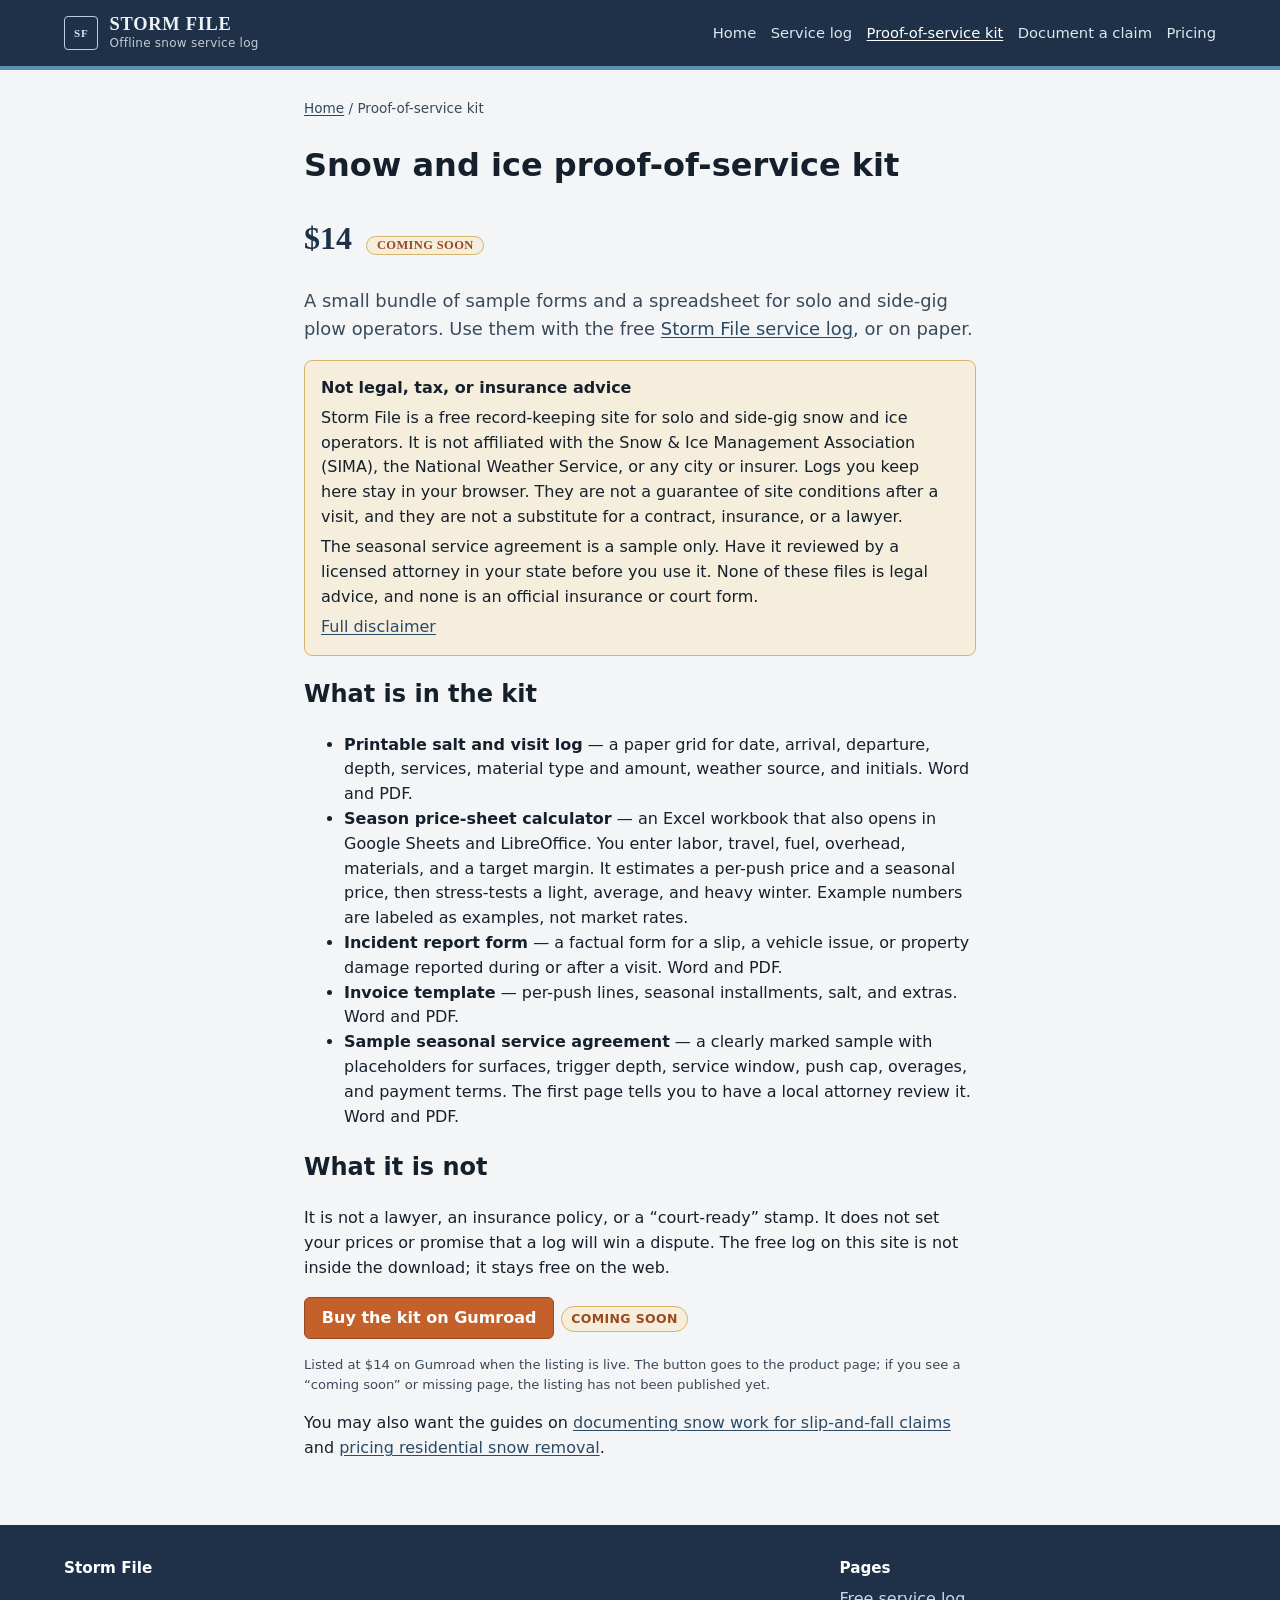
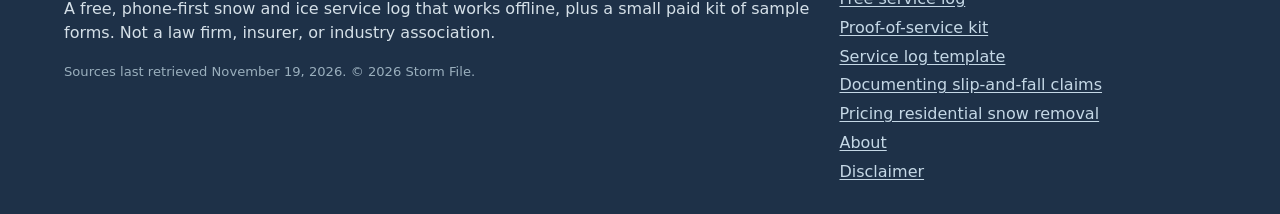
==== kit/index.html @ 1f2a1096 "Add log, kit, about, and disclaimer pages" ====
<!doctype html>
<html lang="en">
<head>
  <meta charset="utf-8">
  <meta name="viewport" content="width=device-width, initial-scale=1">
  <title>Snow and ice proof-of-service kit ($14) | Storm File</title>
  <meta name="description" content="A $14 kit with a printable visit log, price-sheet calculator, incident report, invoice, and a sample seasonal agreement for attorney review.">
  <link rel="canonical" href="https://spartan3055.github.io/snow-service-log/kit/">
  <link rel="stylesheet" href="../style.css">
  <link rel="icon" href="../favicon.svg" type="image/svg+xml">
  <link rel="manifest" href="../manifest.webmanifest">
  <meta name="theme-color" content="#1e3148">
  <meta property="og:title" content="Snow and ice proof-of-service kit ($14) | Storm File">
  <meta property="og:description" content="A $14 kit with a printable visit log, price-sheet calculator, incident report, invoice, and a sample seasonal agreement for attorney review.">
  <meta property="og:url" content="https://spartan3055.github.io/snow-service-log/kit/">
  <meta property="og:type" content="website">
  <script type="application/ld+json">
[
  {
    "@context": "https://schema.org",
    "@type": "Organization",
    "@id": "https://spartan3055.github.io/snow-service-log/#org",
    "name": "Storm File",
    "url": "https://spartan3055.github.io/snow-service-log/",
    "description": "A free offline snow and ice service log for solo plow operators, plus a paid proof-of-service kit."
  },
  {
    "@context": "https://schema.org",
    "@type": "WebSite",
    "@id": "https://spartan3055.github.io/snow-service-log/#website",
    "name": "Storm File",
    "url": "https://spartan3055.github.io/snow-service-log/",
    "publisher": {
      "@id": "https://spartan3055.github.io/snow-service-log/#org"
    }
  },
  {
    "@context": "https://schema.org",
    "@type": "Product",
    "name": "Snow and ice proof-of-service kit",
    "description": "Printable visit log, season price-sheet calculator, incident report, invoice, and a sample seasonal service agreement.",
    "brand": {
      "@type": "Brand",
      "name": "Storm File"
    },
    "offers": {
      "@type": "Offer",
      "url": "https://plainlygiven.gumroad.com/l/snow-proof-kit",
      "price": "14.00",
      "priceCurrency": "USD",
      "availability": "https://schema.org/PreOrder"
    }
  }
]
</script>
  
</head>
<body>
  <a class="skip" href="#main">Skip to content</a>
  
<header class="site-header">
  <div class="wrap bar">
    <a class="wordmark" href="../">
      <span class="mark" aria-hidden="true">SF</span>
      <span><strong>STORM FILE</strong><span class="tag">Offline snow service log</span></span>
    </a>
    <nav class="primary" aria-label="Primary">
      <a href="../">Home</a>
      <a href="../log/">Service log</a>
      <a href="../kit/" aria-current="page">Proof-of-service kit</a>
      <a href="../guides/how-to-document-snow-removal-for-slip-and-fall-claims/">Document a claim</a>
      <a href="../guides/how-to-price-residential-snow-removal/">Pricing</a>
    </nav>
  </div>
</header>
  <main id="main">
    
<div class="wrap narrow">
  <p class="crumbs"><a href="../">Home</a> / Proof-of-service kit</p>
  <h1>Snow and ice proof-of-service kit</h1>
  <p class="price">$14 <span class="badge soon">Coming soon</span></p>
  <p class="lede">A small bundle of sample forms and a spreadsheet for solo and side-gig plow operators. Use them with the free <a href="../log/">Storm File service log</a>, or on paper.</p>
  
<aside class="disclaimer" role="note">
  <strong>Not legal, tax, or insurance advice</strong>
  <p>Storm File is a free record-keeping site for solo and side-gig snow and ice operators. It is not affiliated with the Snow &amp; Ice Management Association (SIMA), the National Weather Service, or any city or insurer. Logs you keep here stay in your browser. They are not a guarantee of site conditions after a visit, and they are not a substitute for a contract, insurance, or a lawyer.</p>
  <p>The seasonal service agreement is a sample only. Have it reviewed by a licensed attorney in your state before you use it. None of these files is legal advice, and none is an official insurance or court form.</p>
  <p><a href="../disclaimer/">Full disclaimer</a></p>
</aside>
  <h2>What is in the kit</h2>
  <ul>
    <li><strong>Printable salt and visit log</strong> — a paper grid for date, arrival, departure, depth, services, material type and amount, weather source, and initials. Word and PDF.</li>
    <li><strong>Season price-sheet calculator</strong> — an Excel workbook that also opens in Google Sheets and LibreOffice. You enter labor, travel, fuel, overhead, materials, and a target margin. It estimates a per-push price and a seasonal price, then stress-tests a light, average, and heavy winter. Example numbers are labeled as examples, not market rates.</li>
    <li><strong>Incident report form</strong> — a factual form for a slip, a vehicle issue, or property damage reported during or after a visit. Word and PDF.</li>
    <li><strong>Invoice template</strong> — per-push lines, seasonal installments, salt, and extras. Word and PDF.</li>
    <li><strong>Sample seasonal service agreement</strong> — a clearly marked sample with placeholders for surfaces, trigger depth, service window, push cap, overages, and payment terms. The first page tells you to have a local attorney review it. Word and PDF.</li>
  </ul>
  <h2>What it is not</h2>
  <p>It is not a lawyer, an insurance policy, or a “court-ready” stamp. It does not set your prices or promise that a log will win a dispute. The free log on this site is not inside the download; it stays free on the web.</p>
  <p><a class="btn btn-salt" href="https://plainlygiven.gumroad.com/l/snow-proof-kit" rel="noopener">Buy the kit on Gumroad</a><span class="badge soon">Coming soon</span></p><p class="tiny">Listed at $14 on Gumroad when the listing is live. The button goes to the product page; if you see a “coming soon” or missing page, the listing has not been published yet.</p>
  <p>You may also want the guides on <a href="../guides/how-to-document-snow-removal-for-slip-and-fall-claims/">documenting snow work for slip-and-fall claims</a> and <a href="../guides/how-to-price-residential-snow-removal/">pricing residential snow removal</a>.</p>
</div>

  </main>
  
<footer class="site-footer">
  <div class="wrap">
    <div>
      <h2>Storm File</h2>
      <p>A free, phone-first snow and ice service log that works offline, plus a small paid kit of sample forms. Not a law firm, insurer, or industry association.</p>
      <p class="tiny">Sources last retrieved November 19, 2026. © 2026 Storm File.</p>
    </div>
    <div>
      <h2>Pages</h2>
      <ul>
        <li><a href="../log/">Free service log</a></li>
        <li><a href="../kit/">Proof-of-service kit</a></li>
        <li><a href="../guides/snow-plow-service-log-template/">Service log template</a></li>
        <li><a href="../guides/how-to-document-snow-removal-for-slip-and-fall-claims/">Documenting slip-and-fall claims</a></li>
        <li><a href="../guides/how-to-price-residential-snow-removal/">Pricing residential snow removal</a></li>
        <li><a href="../about/">About</a></li>
        <li><a href="../disclaimer/">Disclaimer</a></li>
      </ul>
    </div>
  </div>
</footer>
</body>
</html>
---- style.css ----
/* Storm File — public site + log app. System fonts only; no external requests. */
:root{
  --ink:#15202c;
  --ink-soft:#3a4a5a;
  --slate:#1e3148;
  --steel:#2a4a66;
  --ice:#5b8fad;
  --ice-deep:#3d6d8a;
  --salt:#c4612a;
  --salt-deep:#9a4a1f;
  --paper:#f3f5f7;
  --paper-2:#e6ebf0;
  --card:#ffffff;
  --line:#cfd7df;
  --ok:#1f5a46;
  --ok-bg:#e4f0ea;
  --warn-bg:#f6eedc;
  --warn-line:#d4b56a;
  --danger:#8b2e1f;
  --focus:#2a4a66;
  --max:72rem;
  --prose:42rem;
  --shadow:0 1px 0 rgba(21,32,44,.04), 0 8px 24px rgba(21,32,44,.06);
}
*{box-sizing:border-box}
html{scroll-behavior:smooth}
body{
  margin:0;
  background:var(--paper);
  color:var(--ink);
  font:16px/1.55 "Segoe UI", system-ui, -apple-system, Roboto, Helvetica, Arial, sans-serif;
  text-rendering:optimizeLegibility;
}
img,svg{max-width:100%;height:auto}
a{color:var(--steel);text-underline-offset:2px}
a:hover{color:var(--salt-deep)}
:focus-visible{outline:3px solid var(--ice);outline-offset:2px}
button,input,select,textarea{font:inherit}
.skip{
  position:absolute;left:-999px;top:0;
  background:var(--ink);color:#fff;padding:.5rem 1rem;z-index:20
}
.skip:focus{left:1rem;top:1rem}
.wrap{width:min(var(--max), calc(100% - 2rem));margin-inline:auto}
.wrap.narrow{width:min(var(--prose), calc(100% - 2rem))}

/* Header */
.site-header{
  background:var(--slate);
  color:#eef3f7;
  border-bottom:4px solid var(--ice);
}
.site-header .bar{
  display:flex;align-items:center;justify-content:space-between;
  gap:1rem;padding:.85rem 0;flex-wrap:wrap
}
.wordmark{
  display:flex;align-items:center;gap:.7rem;color:#eef3f7;text-decoration:none
}
.wordmark:hover{color:#fff}
.mark{
  width:2.15rem;height:2.15rem;flex:none;
  border:1.5px solid #b7d0df;border-radius:4px;
  display:grid;place-items:center;
  font:700 11px/1 "Iowan Old Style","Palatino Linotype",Palatino,Georgia,serif;
  letter-spacing:.08em;color:#d5e6ef
}
.wordmark strong{
  display:block;
  font:650 1.15rem/1.1 "Iowan Old Style","Palatino Linotype",Palatino,Georgia,serif;
  letter-spacing:.04em
}
.wordmark span.tag{display:block;font-size:.75rem;letter-spacing:.02em;opacity:.8;font-weight:400}
nav.primary{display:flex;flex-wrap:wrap;gap:.15rem .9rem;font-size:.92rem}
nav.primary a{color:#dce6ee;text-decoration:none;padding:.2rem 0}
nav.primary a:hover,nav.primary a[aria-current="page"]{color:#fff;text-decoration:underline}

/* Hero */
.hero{
  background:linear-gradient(180deg,var(--slate) 0%, var(--steel) 100%);
  color:#eef3f7;padding:2.4rem 0 2.6rem
}
.hero h1{
  margin:0 0 .7rem;
  font:700 clamp(1.7rem, 4vw, 2.4rem)/1.15 "Iowan Old Style","Palatino Linotype",Palatino,Georgia,serif
}
.hero p{margin:0 0 1.1rem;max-width:40rem;color:#d5e0e8}
.hero .actions{display:flex;flex-wrap:wrap;gap:.6rem}
.btn{
  display:inline-flex;align-items:center;justify-content:center;gap:.4rem;
  padding:.65rem 1.05rem;border-radius:6px;border:1px solid transparent;
  text-decoration:none;font-weight:650;cursor:pointer;line-height:1.2
}
.btn:hover{filter:brightness(1.05)}
.btn-salt{background:var(--salt);color:#fff;border-color:var(--salt-deep)}
.btn-salt:hover{color:#fff}
.btn-ice{background:var(--ice);color:#10202a;border-color:var(--ice-deep)}
.btn-ice:hover{color:#10202a}
.btn-ghost{background:transparent;color:#eef3f7;border-color:#8aa8bb}
.btn-ghost:hover{color:#fff;border-color:#fff}
.btn-outline{background:var(--card);color:var(--steel);border-color:var(--line)}
.btn-danger{background:transparent;color:var(--danger);border-color:#e3c4be}
.btn[disabled],.btn:disabled{opacity:.5;cursor:not-allowed;filter:none}
.btn-lg{padding:.9rem 1.2rem;font-size:1.05rem;min-height:3rem}

/* Content */
main{padding:1.75rem 0 3rem}
article.wrap h1, article.wrap h2, .prose h1, .prose h2, .prose h3{
  font-family:"Iowan Old Style","Palatino Linotype",Palatino,Georgia,serif;
  line-height:1.2
}
article.wrap h1,.prose h1{font-size:1.85rem;margin:0 0 .8rem}
article.wrap h2,.prose h2{font-size:1.3rem;margin:1.6rem 0 .5rem}
article.wrap h3,.prose h3{font-size:1.08rem;margin:1.2rem 0 .4rem}
.lede{font-size:1.12rem;color:var(--ink-soft);margin:0 0 1rem}
.crumbs{font-size:.85rem;color:var(--ink-soft);margin:0 0 1rem}
.crumbs a{color:var(--steel)}
.disclaimer,aside.disclaimer{
  background:var(--warn-bg);border:1px solid var(--warn-line);
  border-radius:8px;padding: .9rem 1rem;margin:1.1rem 0
}
.disclaimer p{margin:.35rem 0 0}
.disclaimer strong{display:block;margin:0 0 .15rem}
.card{
  background:var(--card);border:1px solid var(--line);border-radius:10px;
  padding:1.1rem 1.15rem;box-shadow:var(--shadow)
}
.grid-3,.grid-2{display:grid;gap:1rem}
.grid-3{grid-template-columns:repeat(auto-fit,minmax(16rem,1fr))}
.grid-2{grid-template-columns:repeat(auto-fit,minmax(18rem,1fr))}
.card h2,.card h3{margin-top:0}
.muted,.tiny{color:var(--ink-soft)}
.tiny{font-size:.82rem}
ol.steps,ul.plain{padding-left:1.2rem}
.source-list{font-size:.92rem}
.source-list li{margin:.3rem 0}
.cta-band{
  background:var(--paper-2);border-top:1px solid var(--line);border-bottom:1px solid var(--line);
  padding:1.6rem 0;margin:2rem 0
}
.price{
  font:700 2rem/1 "Iowan Old Style","Palatino Linotype",Palatino,Georgia,serif;
  color:var(--slate)
}
.badge{
  display:inline-block;background:var(--warn-bg);color:var(--salt-deep);
  border:1px solid var(--warn-line);border-radius:999px;padding:.15rem .6rem;
  font-size:.78rem;font-weight:700;letter-spacing:.03em;text-transform:uppercase
}
.soon{margin-left:.4rem}

/* Footer */
.site-footer{
  background:var(--slate);color:#d5e0e8;padding:2rem 0 1.6rem;margin-top:auto
}
.site-footer .wrap{display:grid;gap:1.4rem;grid-template-columns:2fr 1fr}
.site-footer h2{color:#fff;font-size:.95rem;margin:0 0 .4rem}
.site-footer a{color:#c5d8e6}
.site-footer ul{list-style:none;margin:0;padding:0}
.site-footer li{margin:.25rem 0}
.site-footer .tiny{color:#9aafbd}

/* App */
#storm-app{max-width:40rem;margin:0 auto}
.app-bar{
  display:flex;align-items:center;justify-content:space-between;gap:.6rem;
  margin:0 0 1rem;flex-wrap:wrap
}
.app-bar h1{font-size:1.35rem;margin:0}
.status-pill{
  font-size:.8rem;font-weight:650;padding:.2rem .55rem;border-radius:999px;
  background:var(--ok-bg);color:var(--ok)
}
.status-pill.off{background:var(--paper-2);color:var(--ink-soft)}
.property-list{list-style:none;margin:0;padding:0;display:grid;gap:.7rem}
.property-list a,.visit-row{
  display:block;background:var(--card);border:1px solid var(--line);
  border-radius:10px;padding:.9rem 1rem;text-decoration:none;color:inherit;
  box-shadow:var(--shadow)
}
.property-list a:hover,.visit-row:hover{border-color:var(--ice)}
.property-list strong{display:block}
.visit-list{list-style:none;margin:0;padding:0;display:grid;gap:.55rem}
.visit-row{cursor:pointer}
.visit-row .meta{display:flex;flex-wrap:wrap;gap:.4rem .8rem;font-size:.86rem;color:var(--ink-soft);margin-top:.25rem}
.open-visit{
  background:#eef6ea;border:1px solid #b7d4c2;border-radius:10px;
  padding:1rem;margin:0 0 1rem
}
.punch{
  display:grid;grid-template-columns:1fr 1fr;gap:.7rem;margin:1rem 0
}
.punch .btn{width:100%;flex-direction:column;min-height:4.2rem}
.punch .btn small{display:block;font-weight:500;opacity:.85;margin-top:.25rem;font-size:.78rem}
.form-grid{display:grid;gap:.75rem}
label.field{display:grid;gap:.25rem;font-weight:650;font-size:.92rem}
label.field input,label.field select,label.field textarea{
  font-weight:400;width:100%;padding:.55rem .65rem;border:1px solid var(--line);
  border-radius:6px;background:var(--card)
}
label.field textarea{min-height:4.5rem;resize:vertical}
.checks{display:grid;gap:.35rem;font-weight:400}
.checks label{display:flex;align-items:center;gap:.45rem;font-weight:500}
.row-2{display:grid;grid-template-columns:1fr 1fr;gap:.7rem}
.actions-row{display:flex;flex-wrap:wrap;gap:.5rem;margin-top:1rem}
.thumbs{display:flex;flex-wrap:wrap;gap:.5rem;margin-top:.4rem}
.thumbs figure{
  margin:0;position:relative;width:5.5rem;height:5.5rem;
  border-radius:6px;overflow:hidden;border:1px solid var(--line)
}
.thumbs img{width:100%;height:100%;object-fit:cover;display:block}
.thumbs button{
  position:absolute;top:2px;right:2px;border:0;background:#000a;color:#fff;
  border-radius:4px;padding:0 .3rem;cursor:pointer;line-height:1.3
}
.hint{font-weight:400;color:var(--ink-soft);font-size:.82rem}
.empty{color:var(--ink-soft);padding:1rem 0}
.storage-warn{background:#f8e8e4;border:1px solid #e3c4be;border-radius:8px;padding:.7rem .9rem;margin:.7rem 0}

/* Print report */
.report-header{margin-bottom:1rem}
.report table{width:100%;border-collapse:collapse;font-size:.88rem;margin:0 0 1.2rem}
.report th,.report td{border:1px solid #c5ced6;padding:.4rem .5rem;vertical-align:top;text-align:left}
.report th{background:#1e3148;color:#fff}
.report .photo-grid{display:grid;grid-template-columns:repeat(auto-fill,minmax(8rem,1fr));gap:.5rem;margin:.4rem 0 0}
.report .photo-grid img{width:100%;height:auto;border:1px solid #c5ced6}
@media print{
  .site-header, .site-footer, .skip, .no-print, nav, .actions-row, .app-bar .btn{display:none !important}
  body{background:#fff;color:#000}
  a{color:#000;text-decoration:none}
  .disclaimer{break-inside:avoid}
  .report, #storm-app{max-width:none}
  .wrap, .wrap.narrow{width:auto;margin:0;padding:0}
  main{padding:0}
  .visit-block{break-inside:avoid;margin-bottom:1rem}
}

@media (max-width:640px){
  .site-footer .wrap{grid-template-columns:1fr}
  .row-2,.punch{grid-template-columns:1fr}
  nav.primary{width:100%}
}
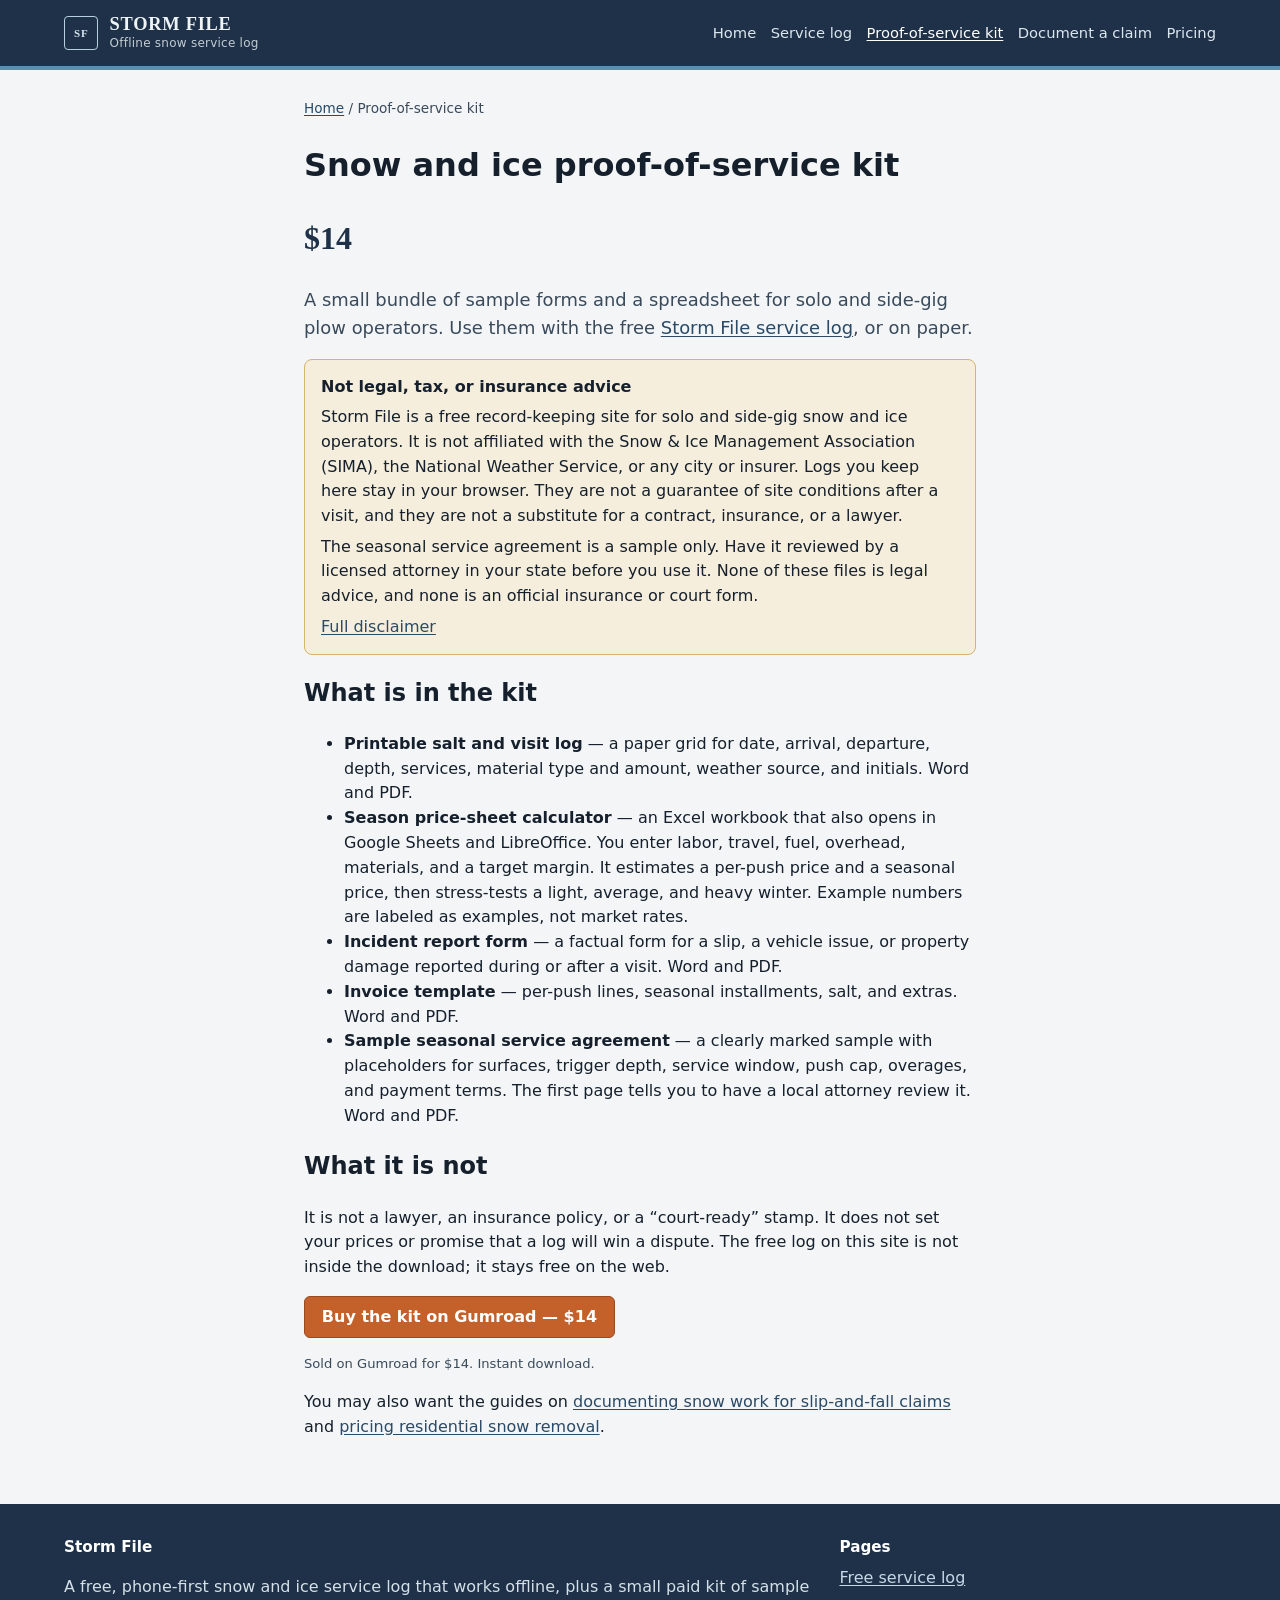
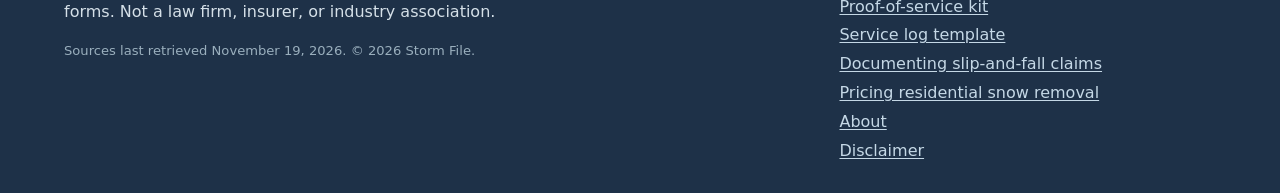
==== commit 63fa8b02: "Activate $14 Gumroad buy buttons; remove coming-soon notes" ====
--- a/kit/index.html
+++ b/kit/index.html
@@ -48,7 +48,7 @@
       "url": "https://plainlygiven.gumroad.com/l/snow-proof-kit",
       "price": "14.00",
       "priceCurrency": "USD",
-      "availability": "https://schema.org/PreOrder"
+      "availability": "https://schema.org/InStock"
     }
   }
 ]
@@ -78,7 +78,7 @@
 <div class="wrap narrow">
   <p class="crumbs"><a href="../">Home</a> / Proof-of-service kit</p>
   <h1>Snow and ice proof-of-service kit</h1>
-  <p class="price">$14 <span class="badge soon">Coming soon</span></p>
+  <p class="price">$14</p>
   <p class="lede">A small bundle of sample forms and a spreadsheet for solo and side-gig plow operators. Use them with the free <a href="../log/">Storm File service log</a>, or on paper.</p>
   
 <aside class="disclaimer" role="note">
@@ -97,7 +97,7 @@
   </ul>
   <h2>What it is not</h2>
   <p>It is not a lawyer, an insurance policy, or a “court-ready” stamp. It does not set your prices or promise that a log will win a dispute. The free log on this site is not inside the download; it stays free on the web.</p>
-  <p><a class="btn btn-salt" href="https://plainlygiven.gumroad.com/l/snow-proof-kit" rel="noopener">Buy the kit on Gumroad</a><span class="badge soon">Coming soon</span></p><p class="tiny">Listed at $14 on Gumroad when the listing is live. The button goes to the product page; if you see a “coming soon” or missing page, the listing has not been published yet.</p>
+  <p><a class="btn btn-salt" href="https://plainlygiven.gumroad.com/l/snow-proof-kit" rel="noopener">Buy the kit on Gumroad — $14</a></p><p class="tiny">Sold on Gumroad for $14. Instant download.</p>
   <p>You may also want the guides on <a href="../guides/how-to-document-snow-removal-for-slip-and-fall-claims/">documenting snow work for slip-and-fall claims</a> and <a href="../guides/how-to-price-residential-snow-removal/">pricing residential snow removal</a>.</p>
 </div>
 
